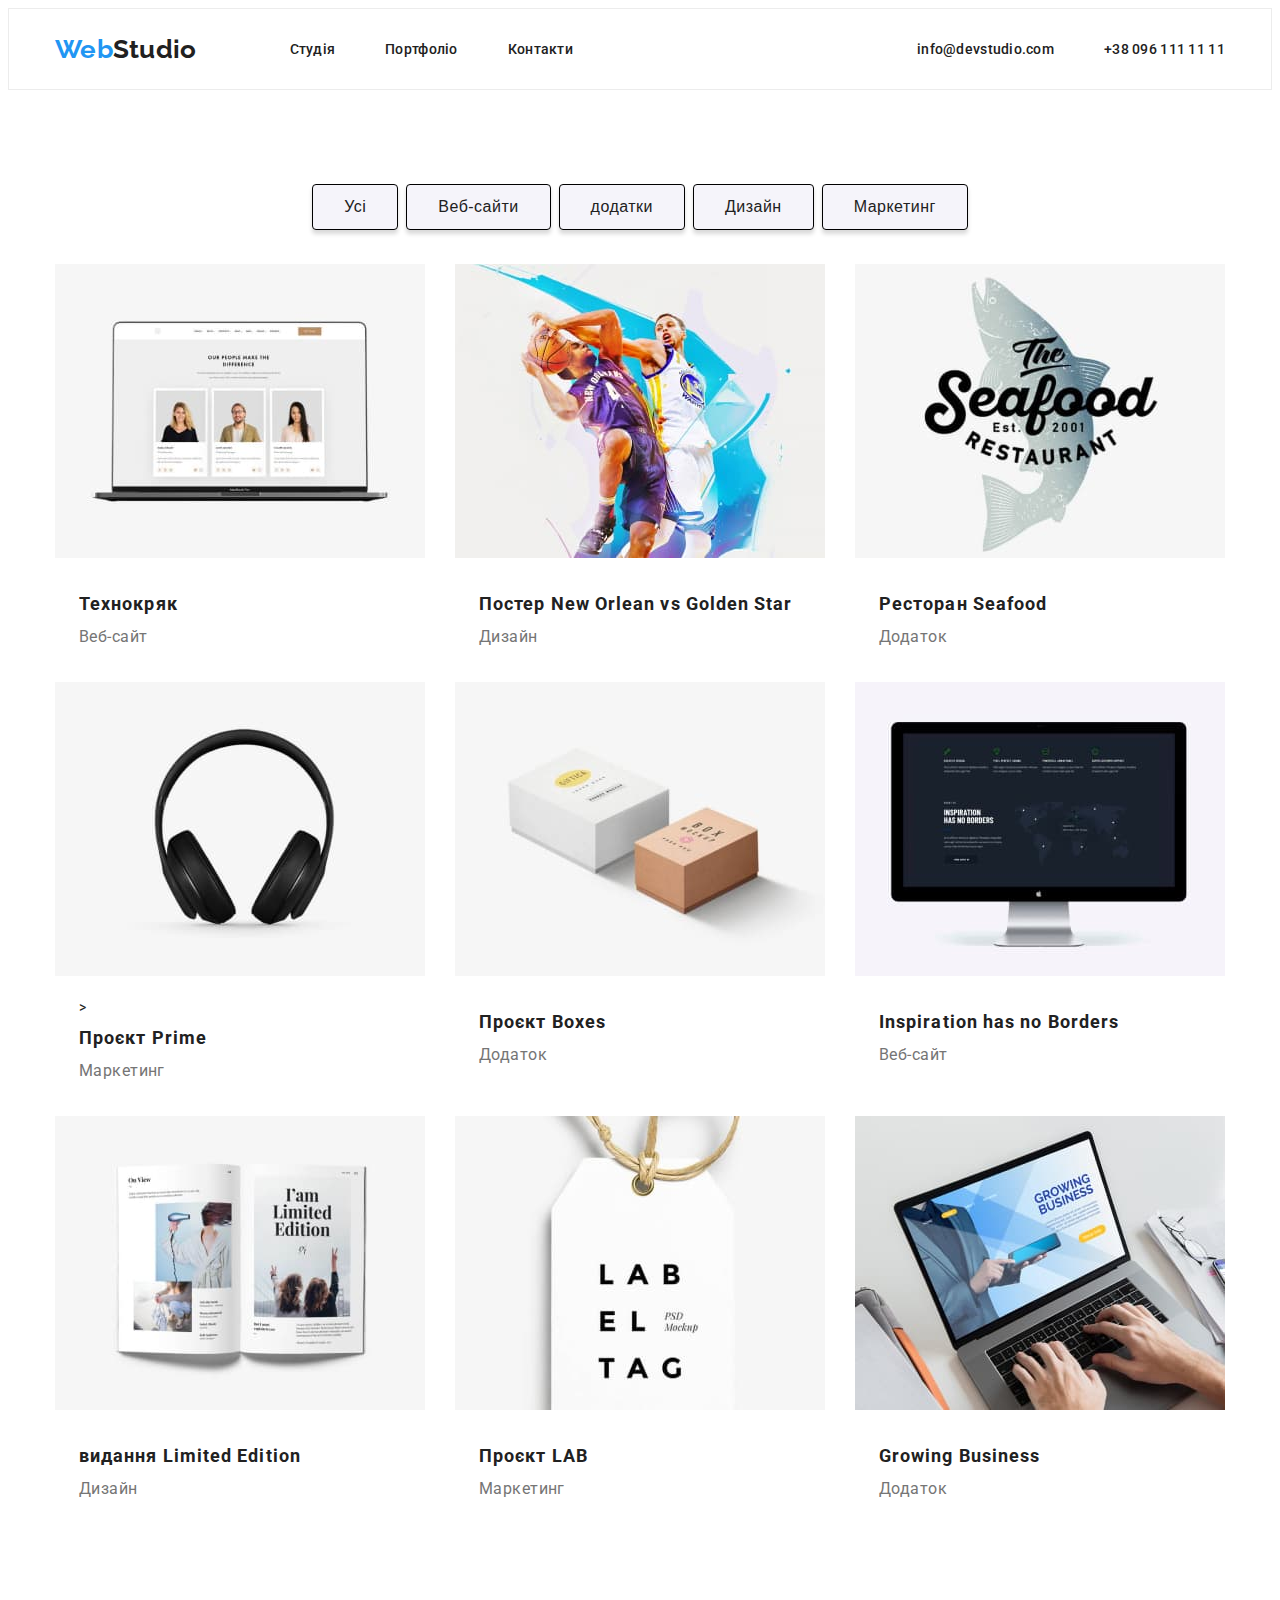
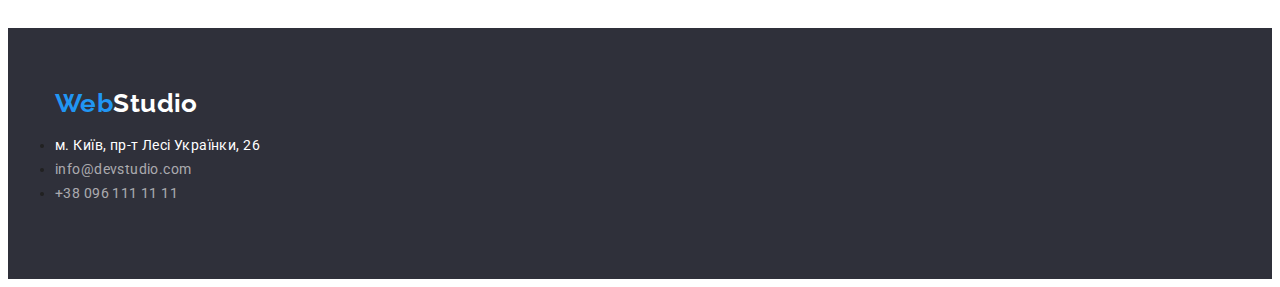
==== portfolio.html @ ac8867df "flex" ====
<!DOCTYPE html>
<html lang="en">
<head>
    <meta charset="UTF-8">
    <meta http-equiv="X-UA-Compatible" content="IE=edge">
    <meta name="viewport" content="width=device-width, initial-scale=1.0">
	<link rel="preconnect" href="https://fonts.googleapis.com">
    <link rel="preconnect" href="https://fonts.gstatic.com" crossorigin>
    <link href="https://fonts.googleapis.com/css2?family=Raleway:wght@700&family=Roboto:wght@400;500;700;900&display=swap"
     rel="stylesheet"> 
	 <link rel="stylesheet" href="./css/normalize.css">
    <link rel="stylesheet" href="./css/style.css"> 
	<title>portfolio</title>
	
</head>
<body class="page">
    	<!-- Шапка сайта  -->
		<header class="page-header"> 
			<div class="header-container container ">
				<nav class="nav ">
				<a  href="./index.html" class=" logo logo-primary link" >
				   <span class="logo-style">Web</span>Studio</a>
				   <ul class="site-nav list ">
				   <li class="iten"><a  href="./index.html" class="nav-link link"> Студія</a></li>
				   <li class="iten"><a href="./portfolio.html"class="nav-link link">Портфоліо</a></li>
				   <li class="iten"><a href="" class="nav-link link"> Контакти</a></li>
			   </ul>
				</nav>
			   <ul class="site-nav-list list" >
				   <li class="iten"> <a href="mailto:info@devstudio.com"class="nav-link mail link">info@devstudio.com</a>
				   </li>
				   <li class="iten"> <a href="tel:+380961111111"class="nav-link link">+38 096 111 11 11</a>
				   </li>
			   </ul>
			</div>
	   </header>
		</header>
		<main>
			<!-- секція фільтрів по проєктам -->
			<section class="portfolio-nav  section">
				 <div class="portfolio-container container ">
					<!-- <h1>Портфолио</h1> -->
					<h1 hidden>Портфолио</h1>
					<div class="flex-nav">
						<ul class="flex-container list">
											<li class="flex-iten" ><button type="button" class="button secondary">Усі</button></li>
											<li class="flex-iten"><button type="button" class="button secondary">Веб-сайти</button></li>
											<li class="flex-iten"><button type="button" class="button secondary">додатки</button></li>
											<li class="flex-iten"><button type="button" class="button secondary">Дизайн</button></li>
											<li class="flex-iten"><button type="button" class="button secondary">Маркетинг</button></li>
										</ul>
					</div>
									<div class="portfolio-iten ">
										<ul class=" flex-container list">
										
											<li class="flex-element">
												<a href=""class="link" >
												<img src="./images/project1.jpg" alt="project1	" width="370" />
												<div class="flex-title">
													<h2 class="portfolio-sample">Технокряк</h2>
													<p class="portfolio-info">Веб-сайт</p>
													</a>
												</div>
											</li>
											<li class="flex-element">
												<a href=""class="link" >
												<img src="./images/project2.jpg" alt="project2" width="370" />
												<div class="flex-title">
												<h2 class="portfolio-sample">Постер New Orlean vs Golden Star</h2>
												<p class="portfolio-info" >Дизайн</p>
											</div>
												</a>
											</li>
											<li class="flex-element">
												<a href="" class="link">
												<img src="./images/project3.jpg" alt="project3" width="370" />
												<div class="flex-title">
												<h2 class="portfolio-sample" >Ресторан Seafood</h2>
												<p class="portfolio-info">Додаток</p>
											</div>
												</a>
											</li>
											<li class="flex-element">
												<a href="" class="link">
												<img src="./images/project4.jpg" alt="project4" width="370" />
												<div class="flex-title">>
												<h2 class="portfolio-sample">Проєкт Prime</h2>
												<p class="portfolio-info" >Маркетинг</p>
											</div>
												</a>
											</li>
											<li class="flex-element">
												<a href="" class="link" >
												<img src="./images/project5.jpg" alt="project5" width="370" />
												<div class="flex-title">
												<h2 class="portfolio-sample">Проєкт Boxes</h2>
												<p class="portfolio-info">Додаток</p>
											</div>
												</a>
											</li>
											<li class="flex-element">
												<a href=""class="link" >
												<img src="./images/project6.jpg" alt="project6" width="370" />
												<div class="flex-title">
												<h2 class="portfolio-sample">Inspiration has no Borders</h2>
												<p class="portfolio-info">Веб-сайт</p>
											</div>
												</a>
											</li>
											<li class="flex-element">
												<a href="" class="link">
												<img src="./images/project7.jpg" alt="project7" width="370" />
												<div class="flex-title">
												<h2 class="portfolio-sample">видання Limited Edition</h2>
												<p class="portfolio-info" >Дизайн</p>
											</div>
												</a>
											</li>
											<li class="flex-element">
												<a href=""class="link" >
												<img src="./images/project8.jpg" alt="project8" width="370" />
												<div class="flex-title">
												<h2 class="portfolio-sample">Проєкт LAB</h2>
												<p class="portfolio-info" >Маркетинг</p>
											</div>
												</a>
											</li>
											<li class="flex-element">
												<a href="" class="link">
												<img src="./images/project9.jpg" alt="project9" width="370" />
												<div class="flex-title">
												<h2 class="portfolio-sample" >Growing Business</h2>
												<p class="portfolio-info">Додаток</p>
											</div>
												</a>
											</li>
									</div>
									</ul>
				 </div>
			</section>
		</main>
		<!-- Секція контакти -->
		<footer class="page-footer">
			<div class="footer-container container">
				<a href="./index.html" class="logo secondary link" aria-current="true"><span class="logo-style">Web</span>Studio</a>
				<address class=" address">
					<ul class="address-iten">
				   <li>
						<a href="https://goo.gl/maps/aBXnQsRiagTf6Zbh8"
						target="blank"class="address-location link"
						rel="nooperer noreferrer nofolow " >
						м. Київ, пр-т Лесі Українки, 26</a>
						</li>
					<li>
						<a href="mailto:info@devstudio.com"class="link">info@devstudio.com</a>
					  </li>
					<li>
						<a href="tel:+380961111111"class="link">+38 096 111 11 11</a>
					 </li>
					</ul>
				</address>
			</div>
		</footer>
	</body>
	</html>
---- css/style.css ----
:root {
        --primary-text-color: #212121;
        --secondary-text-color: #757575;
        --accent-color: #2196F3;
        --primary-white-color: #ffffff;
        --footer-text-color: rgba(255, 255, 255, 0.6);
        --site-devs-text-color: rgba(255, 255, 255, 0.4);
        --secondary-bg-color: #F5F4FA;
        --work-title-bg: rgba(47, 48, 58, 0.8);
        --footer-bg-color: #2F303A;
        --clients-logos-bg: #AFB1B8;
        --ftr-social-logos-bg: rgba(255, 255, 255, 0.1);
        }
        /* General styles */
        body {
        font-family: 'Roboto', sans-serif;
        font-weight: 400;
        font-size: 14px;
        letter-spacing: 0.03em;
        line-height: 1.14;
        color: var(--primary-text-color);
        background-color: var(--primary-white-color);
        }
         /* reset start */
         html {
            box-sizing: border-box;
            }
            *,
            *::before,
            *::after {
            box-sizing: inherit;
            }
         h1,
         h2,
         h3,
         h4,
         h5,
         h6, 
         p{
            margin: 0;
         }
        
        .link {
        text-decoration: none;
        color: var(--primary-text-color);
        }
        .list{
            list-style: none;
            margin: 0;
            padding: 0;
        }
        .img{
            display: block;
        }
        .section{
            padding-top: 94px;
            padding-bottom: 94px;
        }
    
         /* haeder  */
         .container{
            width: 1200px;
            padding-right: 15px;
            padding-left: 15px;
            margin-left: auto;
            margin-right: auto;
         }
         .header-container{
            display: flex;
            align-items: center;
            margin-top: 0;
            padding-top: 0;
            padding-bottom: 0;
            font-weight: 500;
            letter-spacing: 0.02em;
         }
         .header-link{
            margin-right: 93px;
         }
         .page-header{
            border: 1px solid #ECECEC;
         }
        /* Logo  */
        .logo {
        font-family: 'Raleway', sans-serif;
        font-weight: 700;
        }
        .logo-primary{
        font-size: 26px;
        line-height: 31px;
        }
        .logo.secondary {
        font-size: 26px;
        line-height: 31px;
        color: var(--primary-white-color);
        }
        .logo .logo-style {
        color: var(--accent-color);
        }
        /* Website nav */
       .nav{
        display: flex;
        align-items: center;
       }
       .contacts-nav{
        display: flex;
        margin-left: auto;
       }
        .nav-link{
        display: block;
        padding-top: 32px;
        padding-bottom: 32px;
        font-style: normal;
        font-weight: 500;
        font-size: 14px;
        line-height: 16px;
        letter-spacing: 0.02em;
        }
        .nav-link:hover,
        .nav-link:focus {
            color: var(--accent-color);
        }
        .mail{
        margin-right: 50px;
        }
        .contacts-nav .link{   
    
        color: var(--secondary-text-color);
        }
         /* site nav */
         .site-nav {
            display: flex;
            margin-left: 93px;
        } 
        .site-nav .iten{
            
            margin-right: 50px;
        }
        .site-nav-list{
            display: flex;
            margin-left: 344px;
        }
        .site-nav .iten:last-child{
            margin-right: 0;
        }
        .site-nav .iten:not(:last-child){
            margin-right: 50px;
        }
        /* hero section */
        .hero {
            text-align: center;
            background-color: var(--footer-bg-color);
            }
            .overlay    {
            max-width: 1600px;
             height: 600px;
             margin-right: auto;
             margin-left: auto;
                
            background-image: linear-gradient(to right, rgba(47, 48, 58, 0.8), rgba(47, 48, 58, 0.8)), url(../images/hero.jpg);
            background-repeat: no-repeat;
            background-position: center;
            background-size: cover;
                
              }
            .hero-container {
            padding: 200px 277px;
            color: var(--primary-white-color);
            }
        .hero-title {
            margin-bottom: 30px;
         width: 696px;
        font-weight: 900;
        font-size: 44px;
        line-height: 1.36;
        text-align: center;
        letter-spacing: 0.06em;
        text-transform: uppercase;
        color: var(--primary-white-color);
        background-color: var(--footer-bg-color);
        }
        /* Button */
     .button {
        min-width: 216;
        min-height: 50;
        padding: 9px 31px;

        font-size: 16px;
        text-decoration: none;
        border: 1px solid #000000;
        box-shadow: 0px 4px 4px rgba(0, 0, 0, 0.15);
        border-radius: 4px;
        }
     .button.primary {
        font-weight: 700;
        line-height: 30px;
        letter-spacing: 0.06em;
        color: var(--primary-white-color);
        background-color: var(--accent-color);
        }
        .button.secondary {
        font-weight: 500;
        line-height: 1.62;
        letter-spacing: 0.03em;
        color: var(--primary-text-color);
        background-color: var(--secondary-bg-color);
        }
        .button.secondary:hover,
        .button.secondary:focus {
        color: var(--primary-white-color);
        background-color: var(--accent-color);
        }
        /* Uppercase titles */
        .uptitle {
        margin-bottom:10px ;
        font-size: inherit;
        font-weight: 700;
        text-transform: uppercase;
        }
        /* features */
        .features {
            display: flex;
            }
        .uptitle.features-title {
         color: var(--primary-text-color);
        }
        .features-item {
            display: block;
            content: "";
            width: 270px;
            height: 120px;
            margin-bottom: 30px;
            
            background-size: 70px 70px;
            background-repeat: no-repeat;
            background-position: center;
            background-color: var(--primary-white-color);
            border-radius: 4px;;
            }
            .features-item:not(:last-child) {
                margin-right: 30px;
                }
            
        .features-text {
        
        font-weight: 400;
        line-height: 1.71;
        color: var(--secondary-text-color);
        }
        /* General section title*/
        .section-title {
            margin-bottom: 50px;
   
        font-weight: 700;
        font-size: 36px;
        line-height: 42px;
        text-align: center;
        color: var(--primary-text-color);
        }
        /* Work section */
       
        .work {
            display: flex;
            margin-right: auto;
            margin-left: auto;
            }
            .work-item {
                position: relative;
                }
                .work-item:not(:last-child) {
                margin-right: 30px;
                }
                
                
        /* Team section */
        .team {
        padding-inline-start:0;
        background-color: var(--secondary-bg-color);
        font-size: 16px;
        line-height: 1.19;
        display: flex;
        
        }
        .team-iten{
        display: flex;
        flex-direction: column;
        align-items: center;
        padding-bottom: 24px;
   
       
        width: 270px;
        box-shadow: 0px 2px 1px rgba(0, 0, 0, 0.2), 0px 1px 1px rgba(0, 0, 0, 0.14), 0px 1px 3px rgba(0, 0, 0, 0.12);
        border-radius: 4px;
        background-color: var(--primary-white-color);
        }
        .team-iten:not(:last-child) {
            margin-right: 30px;
            }
        
        .team .team-members-name {
        font-size: inherit;
        font-weight: 500;
        color: var(--primary-text-color);
        }
        .team-members-name{
         margin-top: 30px;
         margin-bottom: 10px;
            
        }
        .team .team-members-position {
        color: var(--secondary-text-color);
        }
        .team-members-position{
        margin-top: 0;
        margin-bottom: 16px;}
        /* Footer */
        .page-footer {
        background: var(--footer-bg-color);
        }
        .footer-container{
        padding-top: 60px;
        padding-bottom: 60px;
        }
        /* address */
        
        .address-iten{
         padding-inline-start:0;
        }
        .address .link{
            font-style: normal;
            font-weight: 400;
            font-size: 14px;
            line-height: 24px;
           
            letter-spacing: 0.03em;
            
            color: rgba(255, 255, 255, 0.6);
        }
        .address .link.address-location {
        color: var(--primary-white-color);
        }
        /* Subscription */
        .uptitle.signup-title {
        color: var(--primary-white-color);
        }
        .site-devs {
        font-size: 12px;
        line-height: 2;
        color: var(--site-devs-text-color);
        }
        /* Portfolio page */
        .site-nav .link.current {
            color: var(--accent-color);
        }
        .flex-container{
            display: flex;
            flex-wrap: wrap;
           
        }
        .flex-title{
           padding-left: 24px;
           padding-top: 20px;
        }
        .flex-element{
            width: 370px;
            margin-right: 30px;
            margin-bottom: 30px;
        }
        .flex-element:nth-child(3n){
            margin-right: 0;
            }
        .flex-element:focus,
        .flex-element:hover {
            background: #ffffff;
            /* border: 1px solid #eeeeee; */
            box-sizing: border-box;
            box-shadow: 0px 1px 1px rgba(0, 0, 0, 0.12), 0px 4px 4px rgba(0, 0, 0, 0.06),
            1px 4px 6px rgba(0, 0, 0, 0.16);
            }
        .flex-iten:not(:last-child){
            /* border: 1px solid green; */
        margin-right: 8px;
        }
        .flex-nav{
            display: flex;
        flex-direction: column;
        align-items: center;
        padding-bottom: 34px;
        }
       
        .portfolio-section{
            padding-top: 94px;
            padding-bottom: 94px;
        }
        .portfolio-sample {
            margin-top: 4px;
        font-weight: 700;
        font-size: 18px;
        line-height: 36px;
        letter-spacing: 0.06em;
        color: var(--primary-text-color);
        }
        .portfolio-info {
        font-weight: 400;
        font-size: 16px;
        line-height: 30px;
        color: var(--secondary-text-color);
        }
        .portfolio-description {
        font-size: 18px;
        line-height: 1.56;
        
        color: var(--primary-white-color);
        background-color: var(--accent-color);
        }
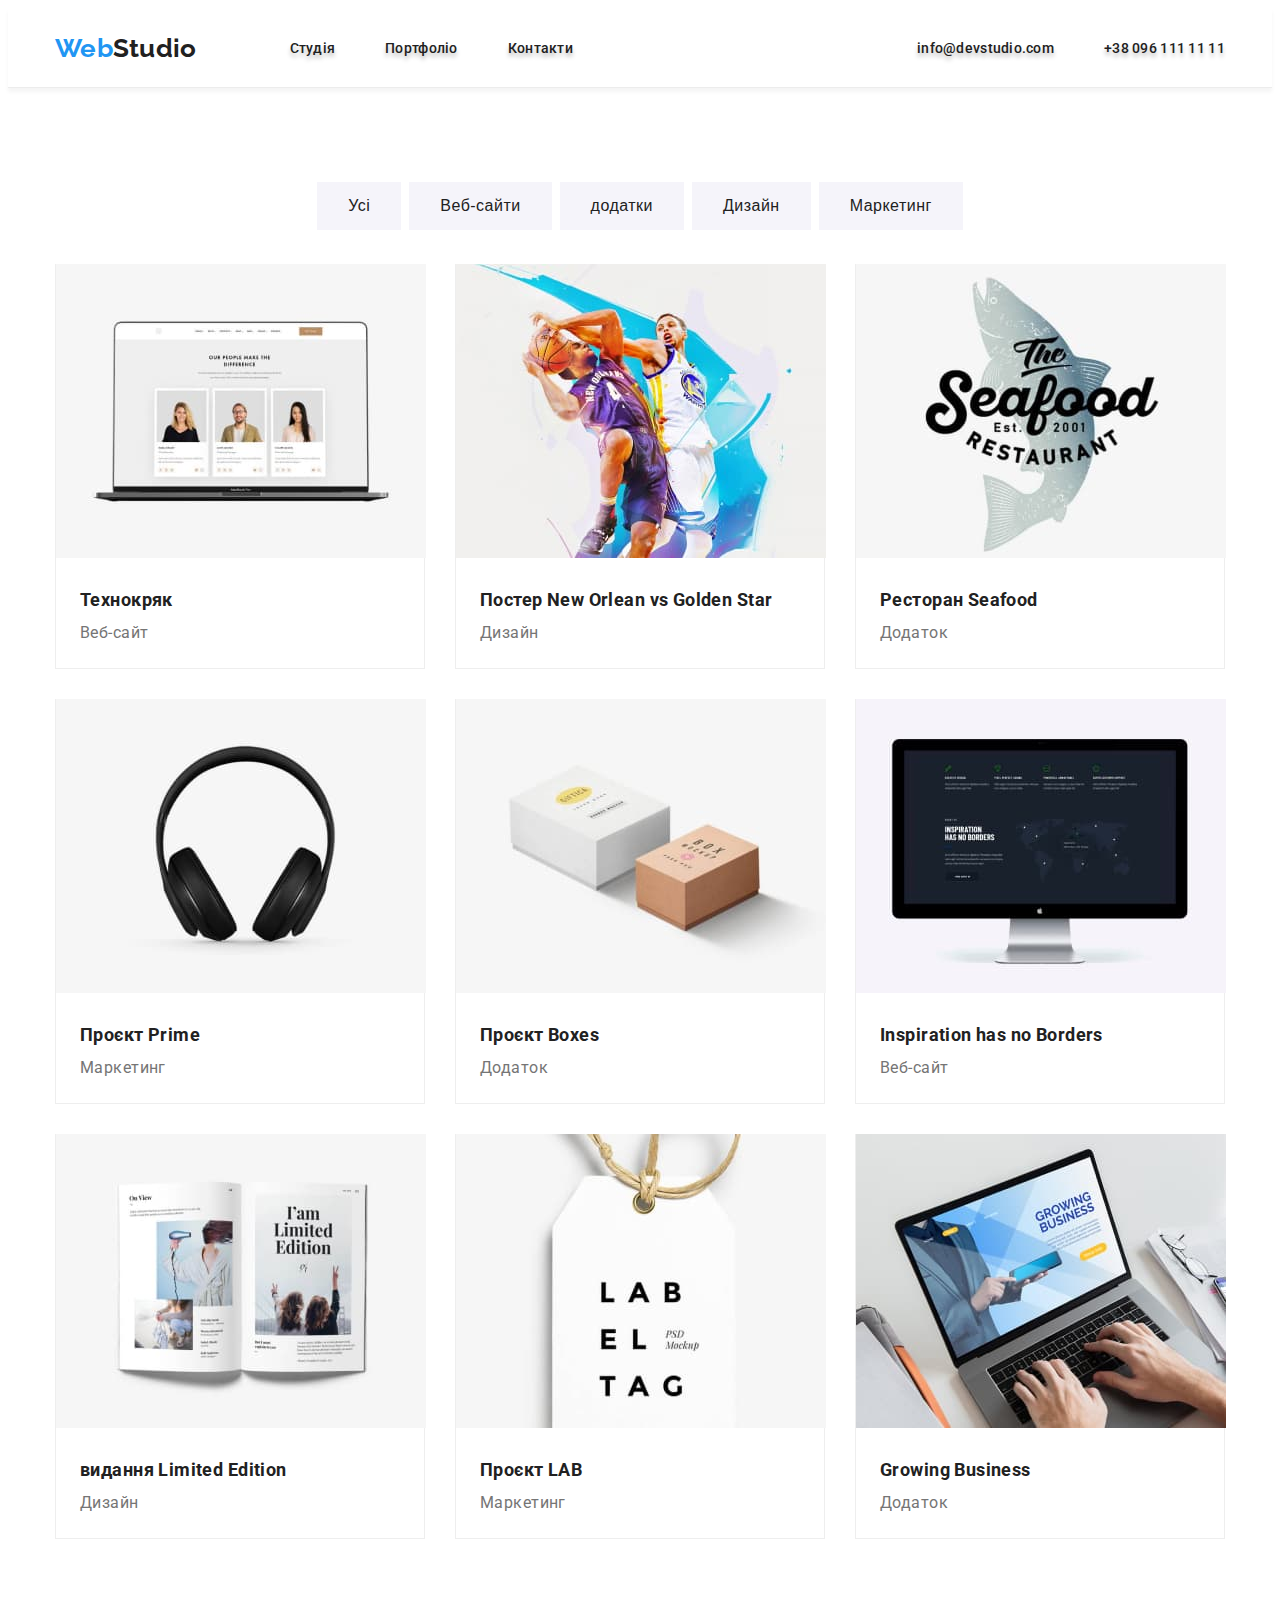
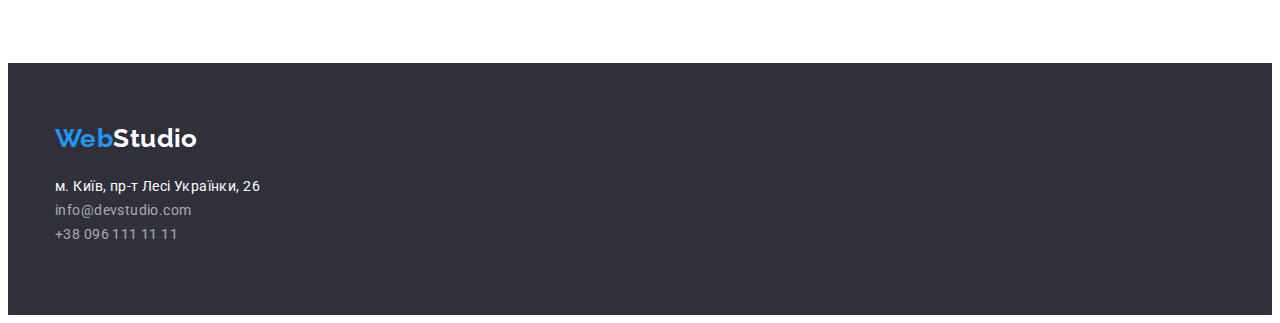
==== commit 407e1ccd: "правка 2" ====
--- a/portfolio.html
+++ b/portfolio.html
@@ -10,6 +10,9 @@
      rel="stylesheet"> 
 	 <link rel="stylesheet" href="./css/normalize.css">
     <link rel="stylesheet" href="./css/style.css"> 
+	<link rel="stylesheet"  href="https://cdnjs.cloudflare.com/ajax/libs/modern-normalize/1.1.0/modern-normalize.min.css" 
+         integrity="sha512-wpPYUAdjBVSE4KJnH1VR1HeZfpl1ub8YT/NKx4PuQ5NmX2tKuGu6U/JRp5y+Y8XG2tV+wKQpNHVUX03MfMFn9Q=="
+         crossorigin="anonymous" referrerpolicy="no-referrer" />
 	<title>portfolio</title>
 	
 </head>
@@ -27,9 +30,9 @@
 			   </ul>
 				</nav>
 			   <ul class="site-nav-list list" >
-				   <li class="iten"> <a href="mailto:info@devstudio.com"class="nav-link mail link">info@devstudio.com</a>
+				   <li class="iten"> <a href="mailto:info@devstudio.com"class="contacts-nav-link nav-link mail link">info@devstudio.com</a>
 				   </li>
-				   <li class="iten"> <a href="tel:+380961111111"class="nav-link link">+38 096 111 11 11</a>
+				   <li class="iten"> <a href="tel:+380961111111"class="contacts-nav-link nav-link link">+38 096 111 11 11</a>
 				   </li>
 			   </ul>
 			</div>
@@ -83,7 +86,7 @@
 											<li class="flex-element">
 												<a href="" class="link">
 												<img src="./images/project4.jpg" alt="project4" width="370" />
-												<div class="flex-title">>
+												<div class="flex-title">
 												<h2 class="portfolio-sample">Проєкт Prime</h2>
 												<p class="portfolio-info" >Маркетинг</p>
 											</div>
@@ -144,7 +147,7 @@
 			<div class="footer-container container">
 				<a href="./index.html" class="logo secondary link" aria-current="true"><span class="logo-style">Web</span>Studio</a>
 				<address class=" address">
-					<ul class="address-iten">
+					<ul class="list address-iten">
 				   <li>
 						<a href="https://goo.gl/maps/aBXnQsRiagTf6Zbh8"
 						target="blank"class="address-location link"
--- a/css/style.css
+++ b/css/style.css
@@ -77,10 +77,18 @@
             letter-spacing: 0.02em;
          }
          .header-link{
-            margin-right: 93px;
+            
          }
          .page-header{
-            border: 1px solid #ECECEC;
+            max-width: 1600px;
+            height: 80px;
+            margin-right: auto;
+            margin-left: auto;
+            
+        box-shadow: 0px 4px 4px #F5F5F5;
+        border-bottom-width: 1px;
+        border-bottom-style:solid ;
+        border-bottom-color: #ECECEC;
          }
         /* Logo  */
         .logo {
@@ -117,11 +125,15 @@
         font-size: 14px;
         line-height: 16px;
         letter-spacing: 0.02em;
+        text-shadow: 0px 4px 4px rgba(0, 0, 0, 0.25);
         }
         .nav-link:hover,
         .nav-link:focus {
             color: var(--accent-color);
         }
+        .nav-link:active{
+            color: var(--accent-color);
+        }
         .mail{
         margin-right: 50px;
         }
@@ -131,8 +143,10 @@
         }
          /* site nav */
          .site-nav {
+            
             display: flex;
             margin-left: 93px;
+            color: var(--primary-text-color);
         } 
         .site-nav .iten{
             
@@ -166,6 +180,7 @@
                 
               }
             .hero-container {
+                
             padding: 200px 277px;
             color: var(--primary-white-color);
             }
@@ -189,26 +204,35 @@
 
         font-size: 16px;
         text-decoration: none;
-        border: 1px solid #000000;
-        box-shadow: 0px 4px 4px rgba(0, 0, 0, 0.15);
+        border: 1px ;
+       
+        }
+     .button.primary {
         border-radius: 4px;
-        }
-     .button.primary {
         font-weight: 700;
+        font-size: 16px;
         line-height: 30px;
         letter-spacing: 0.06em;
         color: var(--primary-white-color);
         background-color: var(--accent-color);
+      
+        letter-spacing: 0.06em;
+         color: #FFFFFF;
+        border: 1px solid #000000;
+        
         }
         .button.secondary {
-        font-weight: 500;
-        line-height: 1.62;
+        font-weight: 400;
+        font-size: 16px;
+        line-height: 30px;
         letter-spacing: 0.03em;
         color: var(--primary-text-color);
         background-color: var(--secondary-bg-color);
         }
         .button.secondary:hover,
         .button.secondary:focus {
+            box-shadow: 0px 4px 4px rgba(0, 0, 0, 0.15);
+            border-radius: 4px;
         color: var(--primary-white-color);
         background-color: var(--accent-color);
         }
@@ -231,7 +255,7 @@
             content: "";
             width: 270px;
             height: 120px;
-            margin-bottom: 30px;
+            
             
             background-size: 70px 70px;
             background-repeat: no-repeat;
@@ -251,7 +275,7 @@
         }
         /* General section title*/
         .section-title {
-            margin-bottom: 50px;
+         margin-bottom: 50px;
    
         font-weight: 700;
         font-size: 36px;
@@ -265,19 +289,31 @@
             display: flex;
             margin-right: auto;
             margin-left: auto;
-            }
-            .work-item {
-                position: relative;
+            padding-bottom: 94px;
+
+            }
+         .work-item {
+            position: relative;
+            display:block;
                 }
-                .work-item:not(:last-child) {
-                margin-right: 30px;
+        .work-item:not(:last-child) {
+             margin-right: 30px;
                 }
                 
                 
         /* Team section */
+        .team-section{
+        max-width: 1600px;
+      
+        margin-right: auto;
+        margin-left: auto;
+            background-color: var(--secondary-bg-color);
+        }
         .team {
+            
         padding-inline-start:0;
-        background-color: var(--secondary-bg-color);
+        margin-block-start: 1em;
+        margin-block-end: 1em;
         font-size: 16px;
         line-height: 1.19;
         display: flex;
@@ -317,6 +353,10 @@
         margin-bottom: 16px;}
         /* Footer */
         .page-footer {
+        max-width: 1600px;
+        height: 252px;
+        margin-right: auto;
+        margin-left: auto;
         background: var(--footer-bg-color);
         }
         .footer-container{
@@ -326,7 +366,8 @@
         /* address */
         
         .address-iten{
-         padding-inline-start:0;
+            padding-top: 20px;
+            font-size: 0;
         }
         .address .link{
             font-style: normal;
@@ -360,28 +401,42 @@
            
         }
         .flex-title{
-           padding-left: 24px;
-           padding-top: 20px;
+            padding: 20px 24px;
         }
         .flex-element{
+
             width: 370px;
             margin-right: 30px;
             margin-bottom: 30px;
+            border: 1px solid #eeeeee;
+             border-top: none;
         }
         .flex-element:nth-child(3n){
             margin-right: 0;
             }
-        .flex-element:focus,
-        .flex-element:hover {
+        
+        .flex-element{
+            background: #ffffff;
+            /* border: 1px solid #eeeeee; */
+            box-sizing: border-box;
+            
+            ;
+            }
+        .flex-iten:not(:last-child){
+            /* border: 1px solid green; */
+        margin-right: 8px;}
+
+        .flex-iten:focus,
+        .flex-iten:hover {
             background: #ffffff;
             /* border: 1px solid #eeeeee; */
             box-sizing: border-box;
             box-shadow: 0px 1px 1px rgba(0, 0, 0, 0.12), 0px 4px 4px rgba(0, 0, 0, 0.06),
             1px 4px 6px rgba(0, 0, 0, 0.16);
             }
-        .flex-iten:not(:last-child){
-            /* border: 1px solid green; */
-        margin-right: 8px;
+        
+        .iten{
+            display:block;
         }
         .flex-nav{
             display: flex;
@@ -395,11 +450,11 @@
             padding-bottom: 94px;
         }
         .portfolio-sample {
-            margin-top: 4px;
+           
         font-weight: 700;
         font-size: 18px;
         line-height: 36px;
-        letter-spacing: 0.06em;
+        
         color: var(--primary-text-color);
         }
         .portfolio-info {
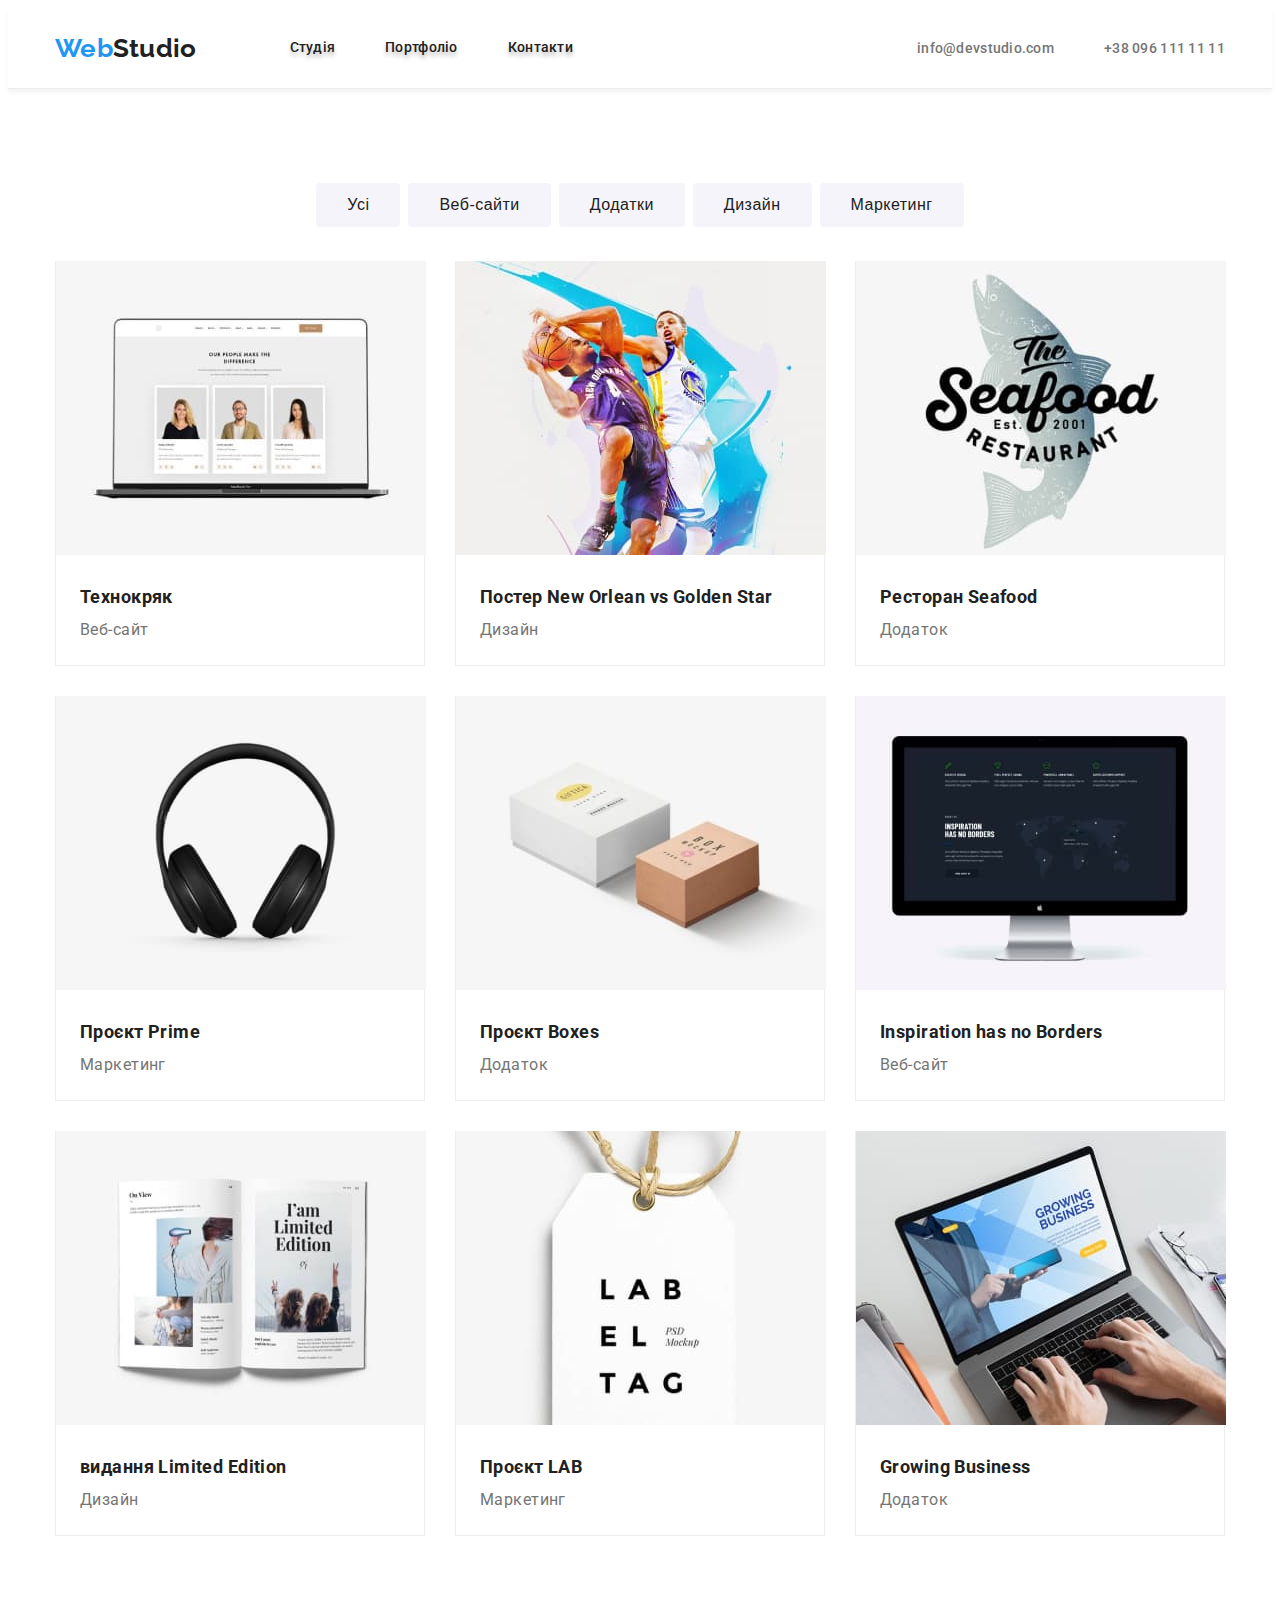
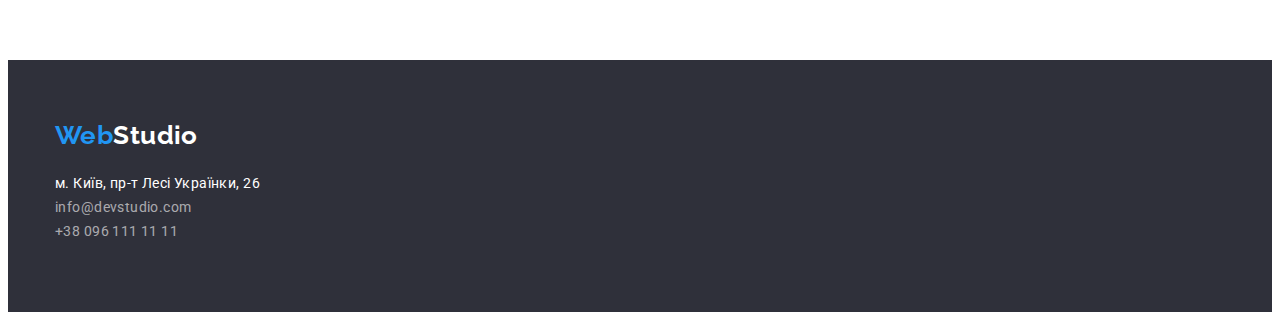
==== commit d8a96f7c: "правка 6.11" ====
--- a/portfolio.html
+++ b/portfolio.html
@@ -24,15 +24,15 @@
 				<a  href="./index.html" class=" logo logo-primary link" >
 				   <span class="logo-style">Web</span>Studio</a>
 				   <ul class="site-nav list ">
-				   <li class="iten"><a  href="./index.html" class="nav-link link"> Студія</a></li>
-				   <li class="iten"><a href="./portfolio.html"class="nav-link link">Портфоліо</a></li>
-				   <li class="iten"><a href="" class="nav-link link"> Контакти</a></li>
+				   <li class="iten"><a  href="./index.html" class="nav-link-portfolio link"> Студія</a></li>
+				   <li class="iten"><a href="./portfolio.html"class="nav-link-portfolio link">Портфоліо</a></li>
+				   <li class="iten"><a href="" class="nav-link-portfolio link"> Контакти</a></li>
 			   </ul>
 				</nav>
 			   <ul class="site-nav-list list" >
-				   <li class="iten"> <a href="mailto:info@devstudio.com"class="contacts-nav-link nav-link mail link">info@devstudio.com</a>
+				   <li class="iten"> <a href="mailto:info@devstudio.com"class="contacts-nav-link  mail link">info@devstudio.com</a>
 				   </li>
-				   <li class="iten"> <a href="tel:+380961111111"class="contacts-nav-link nav-link link">+38 096 111 11 11</a>
+				   <li class="iten"> <a href="tel:+380961111111"class="contacts-nav-link  link">+38 096 111 11 11</a>
 				   </li>
 			   </ul>
 			</div>
@@ -48,7 +48,7 @@
 						<ul class="flex-container list">
 											<li class="flex-iten" ><button type="button" class="button secondary">Усі</button></li>
 											<li class="flex-iten"><button type="button" class="button secondary">Веб-сайти</button></li>
-											<li class="flex-iten"><button type="button" class="button secondary">додатки</button></li>
+											<li class="flex-iten"><button type="button" class="button secondary">Додатки</button></li>
 											<li class="flex-iten"><button type="button" class="button secondary">Дизайн</button></li>
 											<li class="flex-iten"><button type="button" class="button secondary">Маркетинг</button></li>
 										</ul>
--- a/css/style.css
+++ b/css/style.css
@@ -80,10 +80,7 @@
             
          }
          .page-header{
-            max-width: 1600px;
-            height: 80px;
-            margin-right: auto;
-            margin-left: auto;
+           
             
         box-shadow: 0px 4px 4px #F5F5F5;
         border-bottom-width: 1px;
@@ -125,7 +122,7 @@
         font-size: 14px;
         line-height: 16px;
         letter-spacing: 0.02em;
-        text-shadow: 0px 4px 4px rgba(0, 0, 0, 0.25);
+        
         }
         .nav-link:hover,
         .nav-link:focus {
@@ -134,11 +131,25 @@
         .nav-link:active{
             color: var(--accent-color);
         }
+        .nav-link-portfolio{
+            text-shadow: 0px 4px 4px rgba(0, 0, 0, 0.25);
+        }
         .mail{
         margin-right: 50px;
         }
-        .contacts-nav .link{   
-    
+        .contacts-nav-link:hover,
+        .contacts-nav-link:focus{
+            color: var(--accent-color);
+        }
+        .contacts-nav-link{   
+            display: block;
+            padding-top: 32px;
+            padding-bottom: 32px;
+            font-style: normal;
+            font-weight: 500;
+            font-size: 14px;
+            line-height: 16px;
+            letter-spacing: 0.02em;
         color: var(--secondary-text-color);
         }
          /* site nav */
@@ -167,18 +178,9 @@
             text-align: center;
             background-color: var(--footer-bg-color);
             }
-            .overlay    {
-            max-width: 1600px;
-             height: 600px;
-             margin-right: auto;
-             margin-left: auto;
+          
                 
-            background-image: linear-gradient(to right, rgba(47, 48, 58, 0.8), rgba(47, 48, 58, 0.8)), url(../images/hero.jpg);
-            background-repeat: no-repeat;
-            background-position: center;
-            background-size: cover;
-                
-              }
+              
             .hero-container {
                 
             padding: 200px 277px;
@@ -205,7 +207,7 @@
         font-size: 16px;
         text-decoration: none;
         border: 1px ;
-       
+        border-radius: 4px;
         }
      .button.primary {
         border-radius: 4px;
@@ -222,12 +224,14 @@
         
         }
         .button.secondary {
-        font-weight: 400;
+        font-style: normal;
+        font-weight: 500;
         font-size: 16px;
-        line-height: 30px;
+        line-height: 26px;;
         letter-spacing: 0.03em;
         color: var(--primary-text-color);
         background-color: var(--secondary-bg-color);
+        
         }
         .button.secondary:hover,
         .button.secondary:focus {
@@ -239,13 +243,17 @@
         /* Uppercase titles */
         .uptitle {
         margin-bottom:10px ;
-        font-size: inherit;
+        font-style: normal;
         font-weight: 700;
-        text-transform: uppercase;
+        font-size: 14px;
+        line-height: 16px;
+        letter-spacing: 0.03em;
+        text-transform: uppercase
         }
         /* features */
         .features {
             display: flex;
+            text-shadow: 0px 4px 4px rgba(0, 0, 0, 0.25);
             }
         .uptitle.features-title {
          color: var(--primary-text-color);
@@ -303,8 +311,7 @@
                 
         /* Team section */
         .team-section{
-        max-width: 1600px;
-      
+        
         margin-right: auto;
         margin-left: auto;
             background-color: var(--secondary-bg-color);
@@ -312,8 +319,8 @@
         .team {
             
         padding-inline-start:0;
-        margin-block-start: 1em;
-        margin-block-end: 1em;
+        margin: 0;
+        
         font-size: 16px;
         line-height: 1.19;
         display: flex;
@@ -353,7 +360,7 @@
         margin-bottom: 16px;}
         /* Footer */
         .page-footer {
-        max-width: 1600px;
+        
         height: 252px;
         margin-right: auto;
         margin-left: auto;
@@ -366,7 +373,7 @@
         /* address */
         
         .address-iten{
-            padding-top: 20px;
+            margin-top: 20px;
             font-size: 0;
         }
         .address .link{
@@ -431,8 +438,7 @@
             background: #ffffff;
             /* border: 1px solid #eeeeee; */
             box-sizing: border-box;
-            box-shadow: 0px 1px 1px rgba(0, 0, 0, 0.12), 0px 4px 4px rgba(0, 0, 0, 0.06),
-            1px 4px 6px rgba(0, 0, 0, 0.16);
+           
             }
         
         .iten{
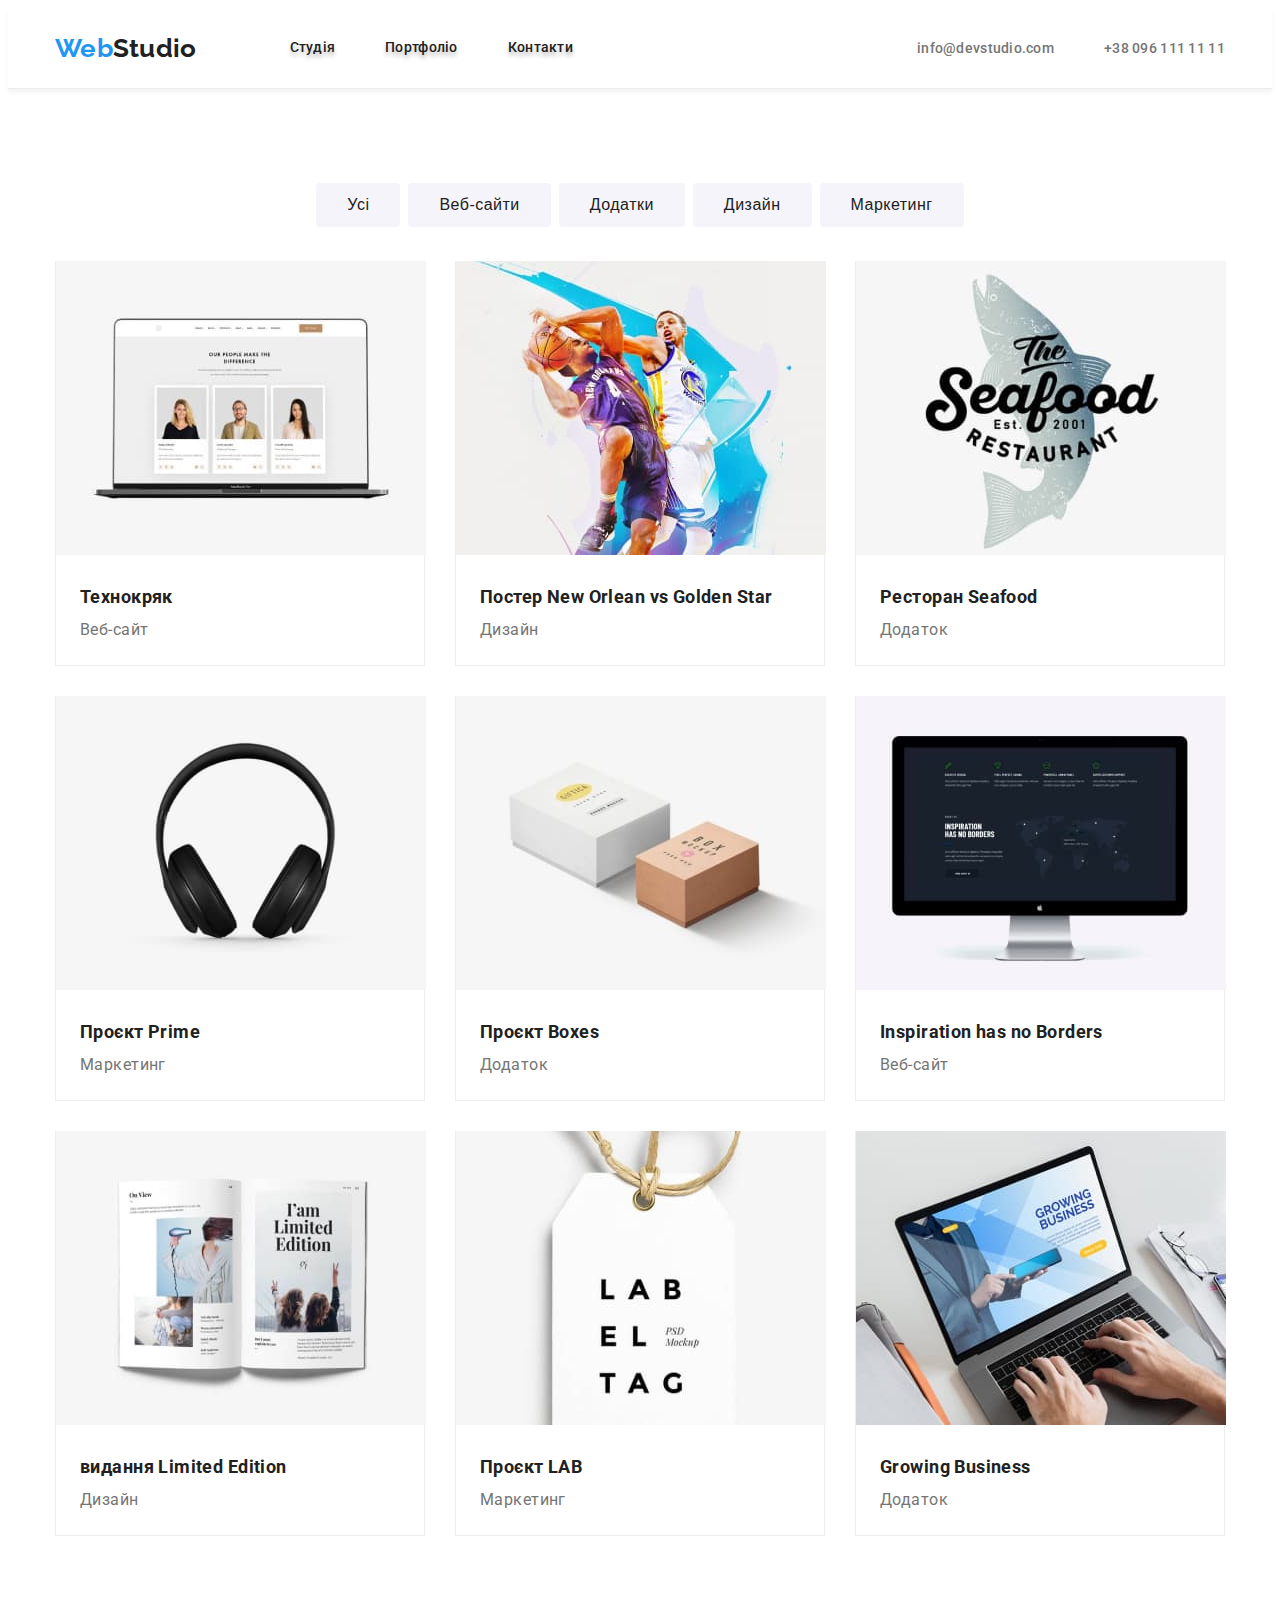
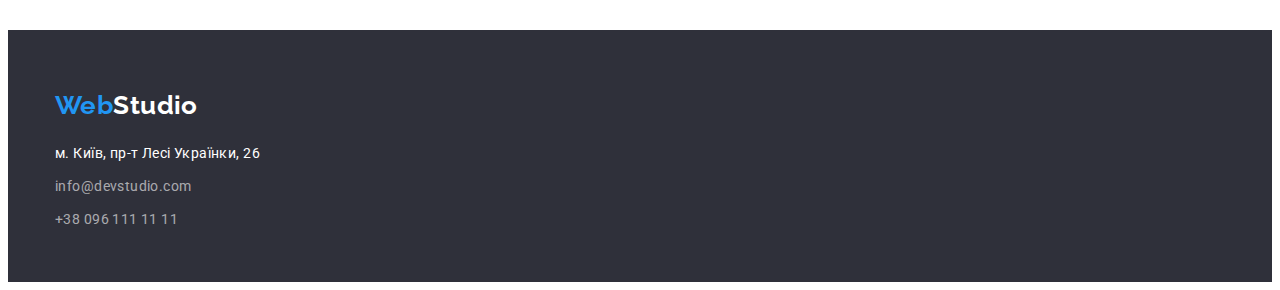
==== commit 35e4a3e8: "правки7.11" ====
--- a/portfolio.html
+++ b/portfolio.html
@@ -6,13 +6,13 @@
     <meta name="viewport" content="width=device-width, initial-scale=1.0">
 	<link rel="preconnect" href="https://fonts.googleapis.com">
     <link rel="preconnect" href="https://fonts.gstatic.com" crossorigin>
-    <link href="https://fonts.googleapis.com/css2?family=Raleway:wght@700&family=Roboto:wght@400;500;700;900&display=swap"
-     rel="stylesheet"> 
-	 <link rel="stylesheet" href="./css/normalize.css">
-    <link rel="stylesheet" href="./css/style.css"> 
 	<link rel="stylesheet"  href="https://cdnjs.cloudflare.com/ajax/libs/modern-normalize/1.1.0/modern-normalize.min.css" 
          integrity="sha512-wpPYUAdjBVSE4KJnH1VR1HeZfpl1ub8YT/NKx4PuQ5NmX2tKuGu6U/JRp5y+Y8XG2tV+wKQpNHVUX03MfMFn9Q=="
          crossorigin="anonymous" referrerpolicy="no-referrer" />
+    <link href="https://fonts.googleapis.com/css2?family=Raleway:wght@700&family=Roboto:wght@400;500;700;900&display=swap"
+     rel="stylesheet"> 
+	<link rel="stylesheet" href="./css/style.css"> 
+	
 	<title>portfolio</title>
 	
 </head>
@@ -110,7 +110,7 @@
 											</div>
 												</a>
 											</li>
-											<li class="flex-element">
+											<li class="flex-element fon">
 												<a href="" class="link">
 												<img src="./images/project7.jpg" alt="project7" width="370" />
 												<div class="flex-title">
@@ -119,7 +119,7 @@
 											</div>
 												</a>
 											</li>
-											<li class="flex-element">
+											<li class="flex-element fon">
 												<a href=""class="link" >
 												<img src="./images/project8.jpg" alt="project8" width="370" />
 												<div class="flex-title">
@@ -128,7 +128,7 @@
 											</div>
 												</a>
 											</li>
-											<li class="flex-element">
+											<li class="flex-element fon">
 												<a href="" class="link">
 												<img src="./images/project9.jpg" alt="project9" width="370" />
 												<div class="flex-title">
@@ -148,13 +148,13 @@
 				<a href="./index.html" class="logo secondary link" aria-current="true"><span class="logo-style">Web</span>Studio</a>
 				<address class=" address">
 					<ul class="list address-iten">
-				   <li>
+				   <li class="footer">
 						<a href="https://goo.gl/maps/aBXnQsRiagTf6Zbh8"
 						target="blank"class="address-location link"
 						rel="nooperer noreferrer nofolow " >
 						м. Київ, пр-т Лесі Українки, 26</a>
 						</li>
-					<li>
+					<li class="footer">
 						<a href="mailto:info@devstudio.com"class="link">info@devstudio.com</a>
 					  </li>
 					<li>
--- a/css/style.css
+++ b/css/style.css
@@ -53,7 +53,9 @@
         }
         .img{
             display: block;
-        }
+
+        }
+        
         .section{
             padding-top: 94px;
             padding-bottom: 94px;
@@ -131,7 +133,13 @@
         .nav-link:active{
             color: var(--accent-color);
         }
+        .nav-link-portfolio:hover,
+        .nav-link-portfolio:focus{
+            color: var(--accent-color);
+            
+        }
         .nav-link-portfolio{
+            
             text-shadow: 0px 4px 4px rgba(0, 0, 0, 0.25);
         }
         .mail{
@@ -178,16 +186,15 @@
             text-align: center;
             background-color: var(--footer-bg-color);
             }
-          
-                
-              
-            .hero-container {
-                
-            padding: 200px 277px;
-            color: var(--primary-white-color);
-            }
+          .hero-container {
+                 color: var(--primary-white-color);
+            }
+            .hero .section{
+                padding: 200px;
+            }
+
         .hero-title {
-            margin-bottom: 30px;
+        margin-bottom: 30px;
          width: 696px;
         font-weight: 900;
         font-size: 44px;
@@ -195,6 +202,7 @@
         text-align: center;
         letter-spacing: 0.06em;
         text-transform: uppercase;
+       
         color: var(--primary-white-color);
         background-color: var(--footer-bg-color);
         }
@@ -224,6 +232,7 @@
         
         }
         .button.secondary {
+        cursor:pointer;
         font-style: normal;
         font-weight: 500;
         font-size: 16px;
@@ -253,14 +262,14 @@
         /* features */
         .features {
             display: flex;
-            text-shadow: 0px 4px 4px rgba(0, 0, 0, 0.25);
+            padding-bottom: 0;
             }
         .uptitle.features-title {
          color: var(--primary-text-color);
         }
         .features-item {
             display: block;
-            content: "";
+            
             width: 270px;
             height: 120px;
             
@@ -297,12 +306,12 @@
             display: flex;
             margin-right: auto;
             margin-left: auto;
-            padding-bottom: 94px;
-
-            }
+            vertical-align: bottom;
+             }
          .work-item {
             position: relative;
-            display:block;
+            display: flex;
+           
                 }
         .work-item:not(:last-child) {
              margin-right: 30px;
@@ -360,17 +369,19 @@
         margin-bottom: 16px;}
         /* Footer */
         .page-footer {
+        padding-top: 60px;
+        padding-bottom: 60px;
         
         height: 252px;
         margin-right: auto;
         margin-left: auto;
         background: var(--footer-bg-color);
         }
-        .footer-container{
-        padding-top: 60px;
-        padding-bottom: 60px;
-        }
+       .footer{
+        margin-bottom: 9px;
+       }
         /* address */
+       
         
         .address-iten{
             margin-top: 20px;
@@ -438,7 +449,6 @@
             background: #ffffff;
             /* border: 1px solid #eeeeee; */
             box-sizing: border-box;
-           
             }
         
         .iten{
@@ -451,10 +461,10 @@
         padding-bottom: 34px;
         }
        
-        .portfolio-section{
-            padding-top: 94px;
-            padding-bottom: 94px;
-        }
+        .fon{
+            margin-bottom: 0;
+        }
+       
         .portfolio-sample {
            
         font-weight: 700;
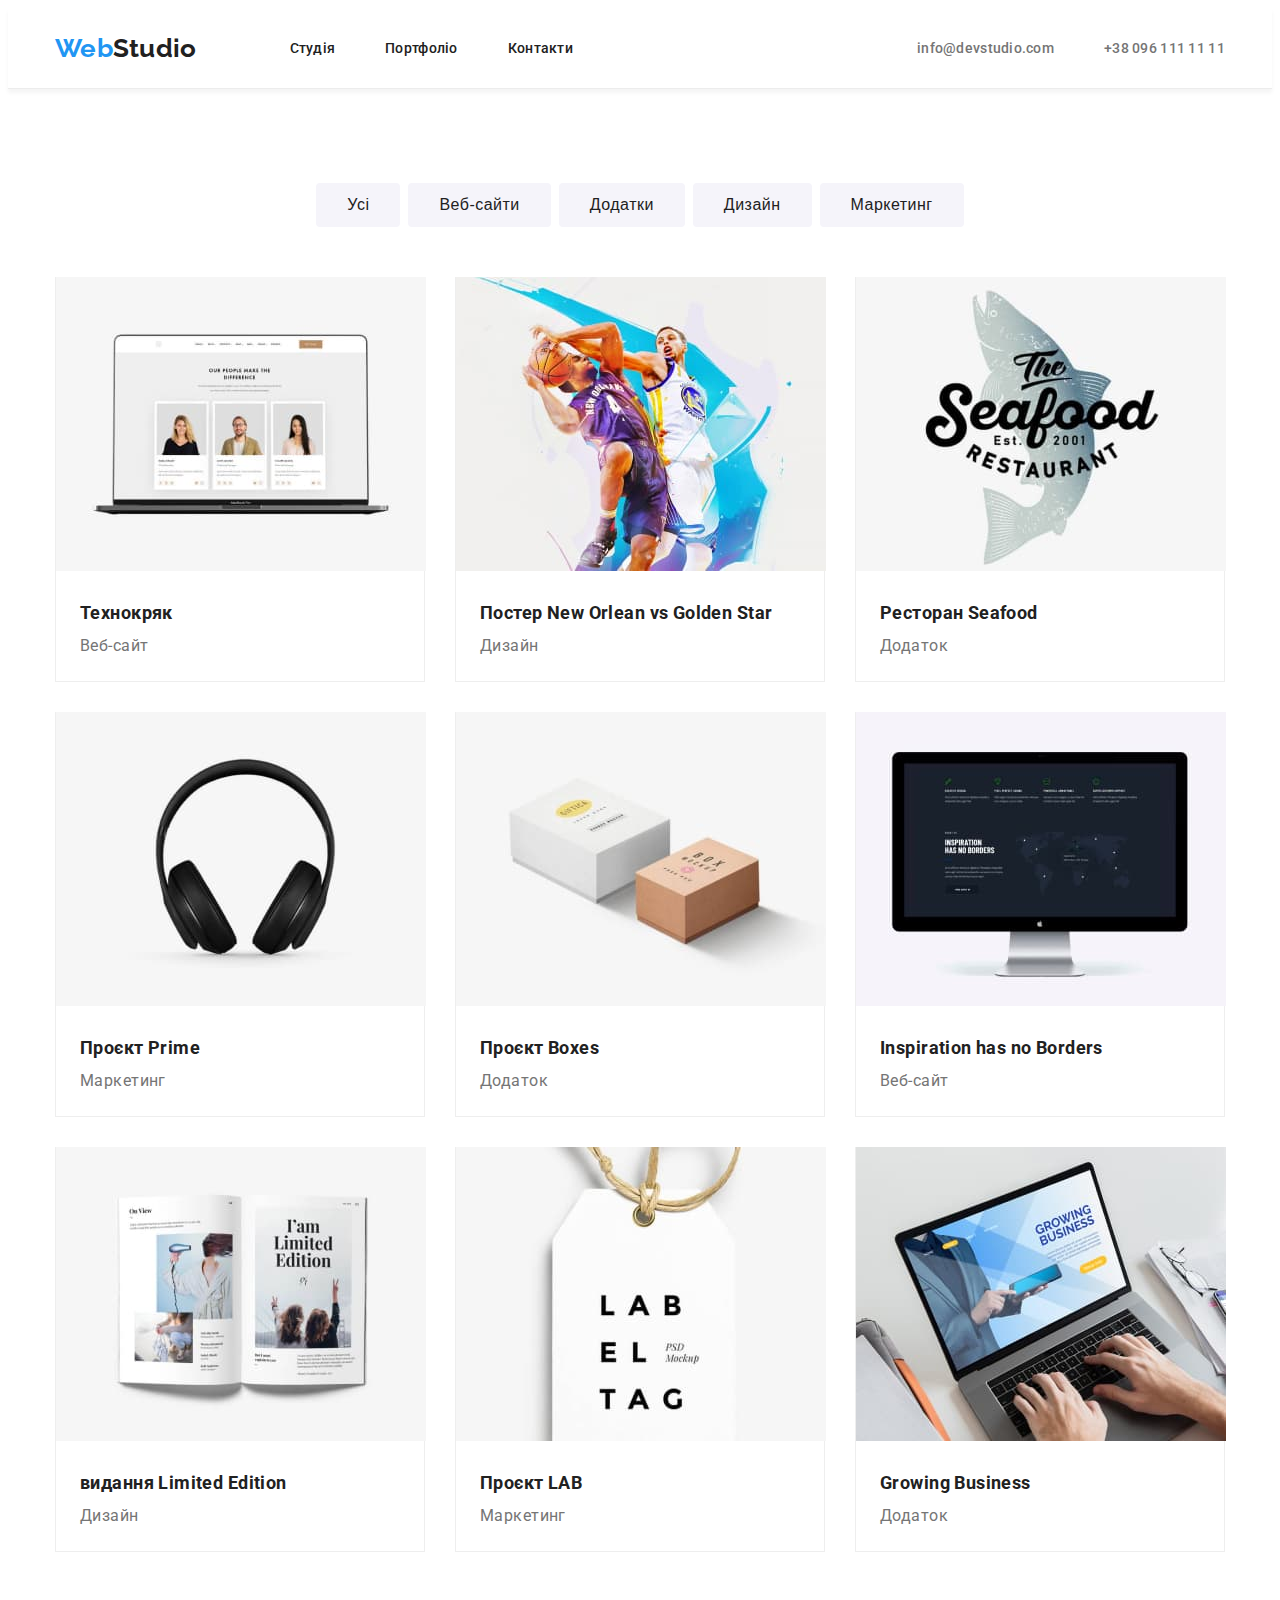
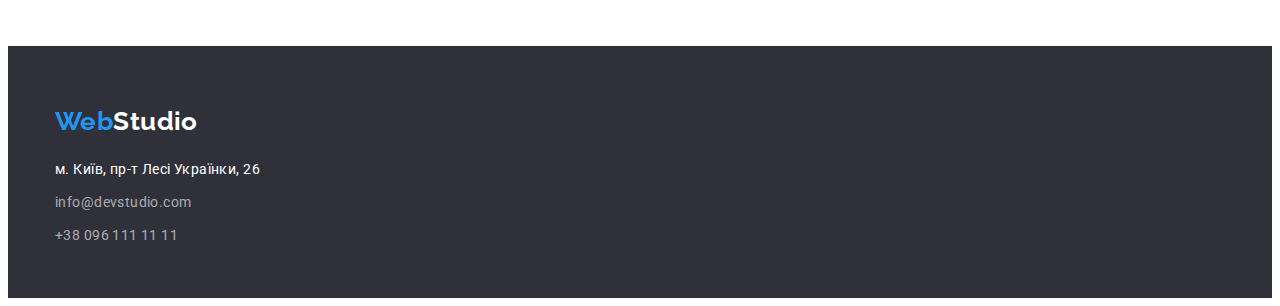
==== commit 38dc205f: "правка 8.11" ====
--- a/portfolio.html
+++ b/portfolio.html
@@ -24,9 +24,9 @@
 				<a  href="./index.html" class=" logo logo-primary link" >
 				   <span class="logo-style">Web</span>Studio</a>
 				   <ul class="site-nav list ">
-				   <li class="iten"><a  href="./index.html" class="nav-link-portfolio link"> Студія</a></li>
-				   <li class="iten"><a href="./portfolio.html"class="nav-link-portfolio link">Портфоліо</a></li>
-				   <li class="iten"><a href="" class="nav-link-portfolio link"> Контакти</a></li>
+				   <li class="iten"><a  href="./index.html" class="nav-link link">Студія</a></li>
+				   <li class="iten"><a href="./portfolio.html"class="nav-link link">Портфоліо</a></li>
+				   <li class="iten"><a href="" class="nav-link link">Контакти</a></li>
 			   </ul>
 				</nav>
 			   <ul class="site-nav-list list" >
@@ -40,18 +40,18 @@
 		</header>
 		<main>
 			<!-- секція фільтрів по проєктам -->
-			<section class="portfolio-nav  section">
-				 <div class="portfolio-container container ">
+			<section class=" container  section">
+				 
 					<!-- <h1>Портфолио</h1> -->
 					<h1 hidden>Портфолио</h1>
 					<div class="flex-nav">
 						<ul class="flex-container list">
-											<li class="flex-iten" ><button type="button" class="button secondary">Усі</button></li>
-											<li class="flex-iten"><button type="button" class="button secondary">Веб-сайти</button></li>
-											<li class="flex-iten"><button type="button" class="button secondary">Додатки</button></li>
-											<li class="flex-iten"><button type="button" class="button secondary">Дизайн</button></li>
-											<li class="flex-iten"><button type="button" class="button secondary">Маркетинг</button></li>
-										</ul>
+								<li class="flex-iten" ><button type="button" class="button secondary">Усі</button></li>
+								<li class="flex-iten"><button type="button" class="button secondary">Веб-сайти</button></li>
+								<li class="flex-iten"><button type="button" class="button secondary">Додатки</button></li>
+								<li class="flex-iten"><button type="button" class="button secondary">Дизайн</button></li>
+								<li class="flex-iten"><button type="button" class="button secondary">Маркетинг</button></li>
+						</ul>
 					</div>
 									<div class="portfolio-iten ">
 										<ul class=" flex-container list">
@@ -139,7 +139,7 @@
 											</li>
 									</div>
 									</ul>
-				 </div>
+				 
 			</section>
 		</main>
 		<!-- Секція контакти -->
--- a/css/style.css
+++ b/css/style.css
@@ -41,8 +41,11 @@
          p{
             margin: 0;
          }
+
+        
         
         .link {
+            
         text-decoration: none;
         color: var(--primary-text-color);
         }
@@ -78,9 +81,7 @@
             font-weight: 500;
             letter-spacing: 0.02em;
          }
-         .header-link{
-            
-         }
+         
          .page-header{
            
             
@@ -124,24 +125,22 @@
         font-size: 14px;
         line-height: 16px;
         letter-spacing: 0.02em;
-        
-        }
+   
+      
+        }
+        
         .nav-link:hover,
-        .nav-link:focus {
-            color: var(--accent-color);
-        }
+        .nav-link:focus,
         .nav-link:active{
             color: var(--accent-color);
+            
         }
         .nav-link-portfolio:hover,
         .nav-link-portfolio:focus{
             color: var(--accent-color);
-            
-        }
-        .nav-link-portfolio{
-            
-            text-shadow: 0px 4px 4px rgba(0, 0, 0, 0.25);
-        }
+           
+        }
+       
         .mail{
         margin-right: 50px;
         }
@@ -158,7 +157,7 @@
             font-size: 14px;
             line-height: 16px;
             letter-spacing: 0.02em;
-        color: var(--secondary-text-color);
+            color: var(--secondary-text-color);
         }
          /* site nav */
          .site-nav {
@@ -189,7 +188,7 @@
           .hero-container {
                  color: var(--primary-white-color);
             }
-            .hero .section{
+            .hero.section{
                 padding: 200px;
             }
 
@@ -207,6 +206,7 @@
         background-color: var(--footer-bg-color);
         }
         /* Button */
+        
      .button {
         min-width: 216;
         min-height: 50;
@@ -225,7 +225,7 @@
         letter-spacing: 0.06em;
         color: var(--primary-white-color);
         background-color: var(--accent-color);
-      
+        cursor:pointer;
         letter-spacing: 0.06em;
          color: #FFFFFF;
         border: 1px solid #000000;
@@ -240,7 +240,7 @@
         letter-spacing: 0.03em;
         color: var(--primary-text-color);
         background-color: var(--secondary-bg-color);
-        
+        border-radius: 4px;
         }
         .button.secondary:hover,
         .button.secondary:focus {
@@ -262,11 +262,13 @@
         /* features */
         .features {
             display: flex;
-            padding-bottom: 0;
+          
             }
         .uptitle.features-title {
          color: var(--primary-text-color);
         }
+
+        
         .features-item {
             display: block;
             
@@ -307,6 +309,7 @@
             margin-right: auto;
             margin-left: auto;
             vertical-align: bottom;
+            padding-top: 0;
              }
          .work-item {
             position: relative;
@@ -446,19 +449,21 @@
 
         .flex-iten:focus,
         .flex-iten:hover {
+            
             background: #ffffff;
             /* border: 1px solid #eeeeee; */
             box-sizing: border-box;
             }
         
         .iten{
+            
             display:block;
         }
         .flex-nav{
-            display: flex;
+         display: flex;
         flex-direction: column;
         align-items: center;
-        padding-bottom: 34px;
+        margin-bottom: 50px;
         }
        
         .fon{
